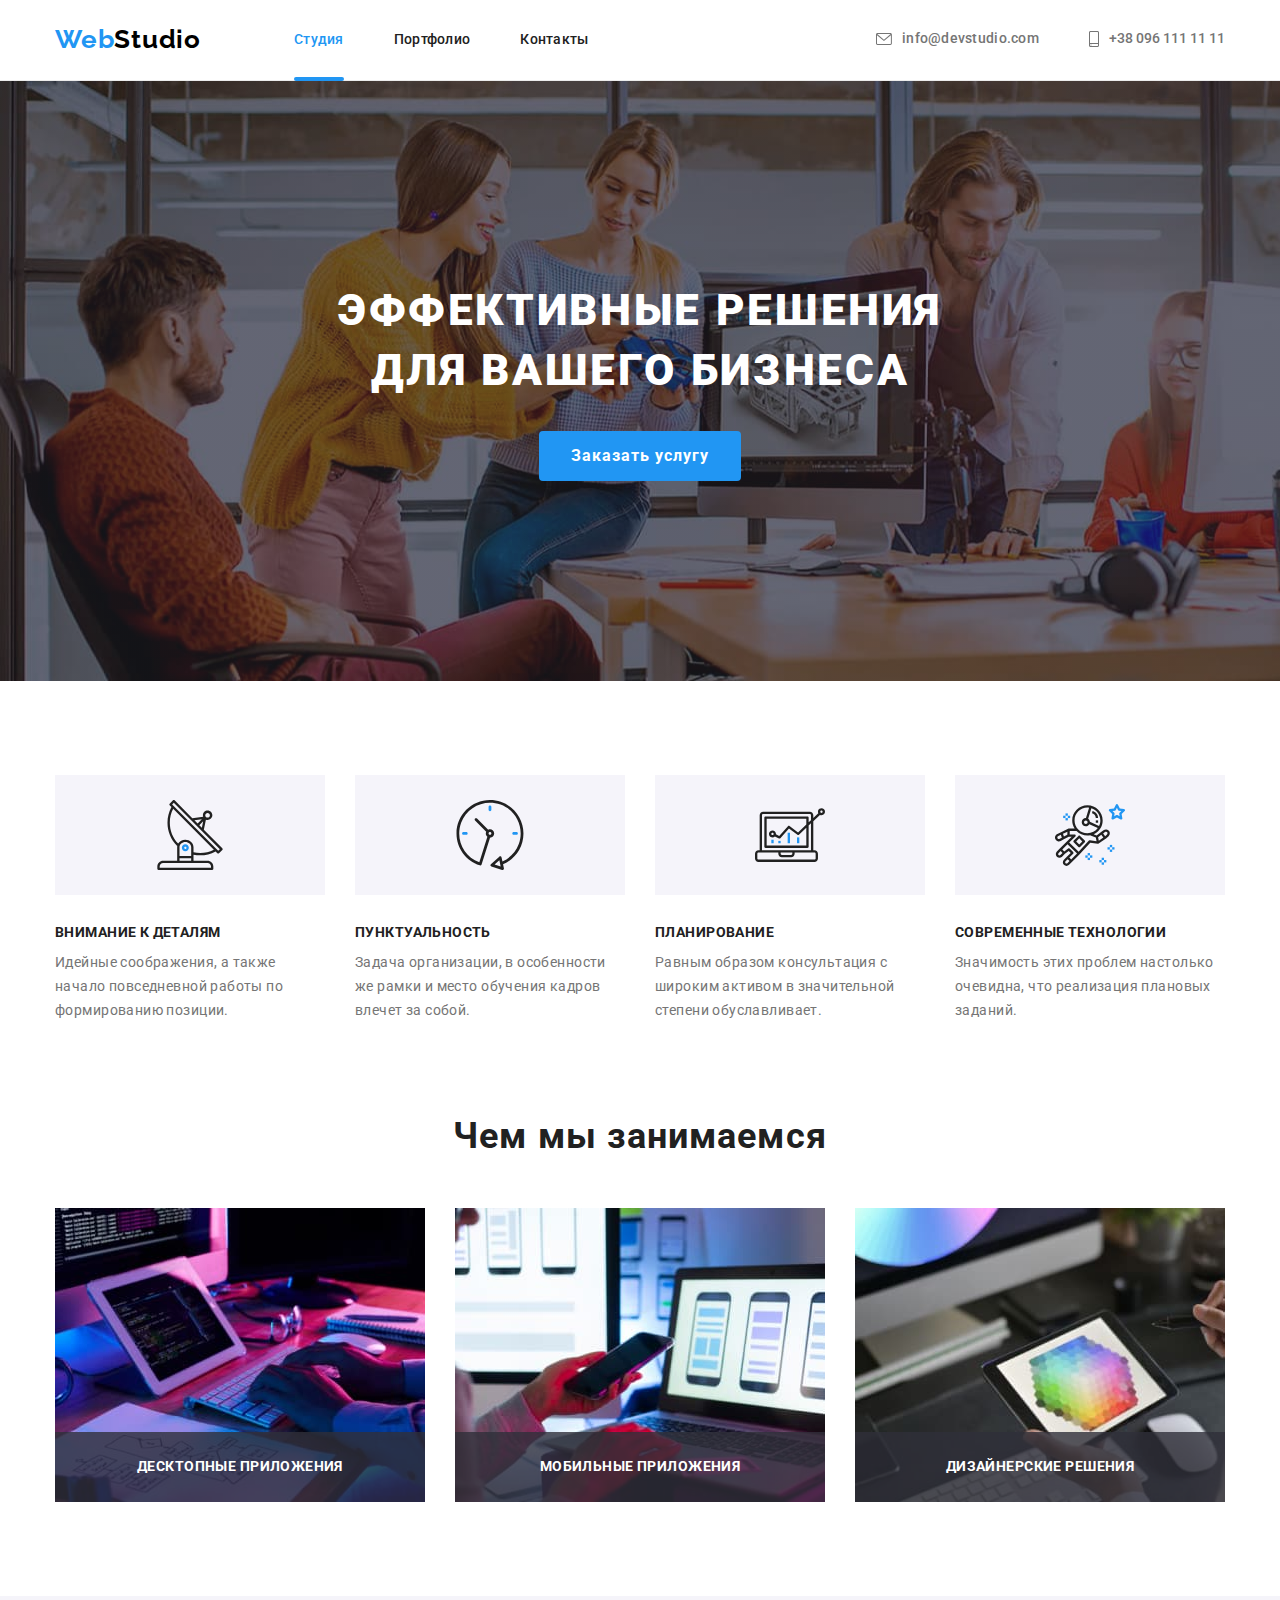
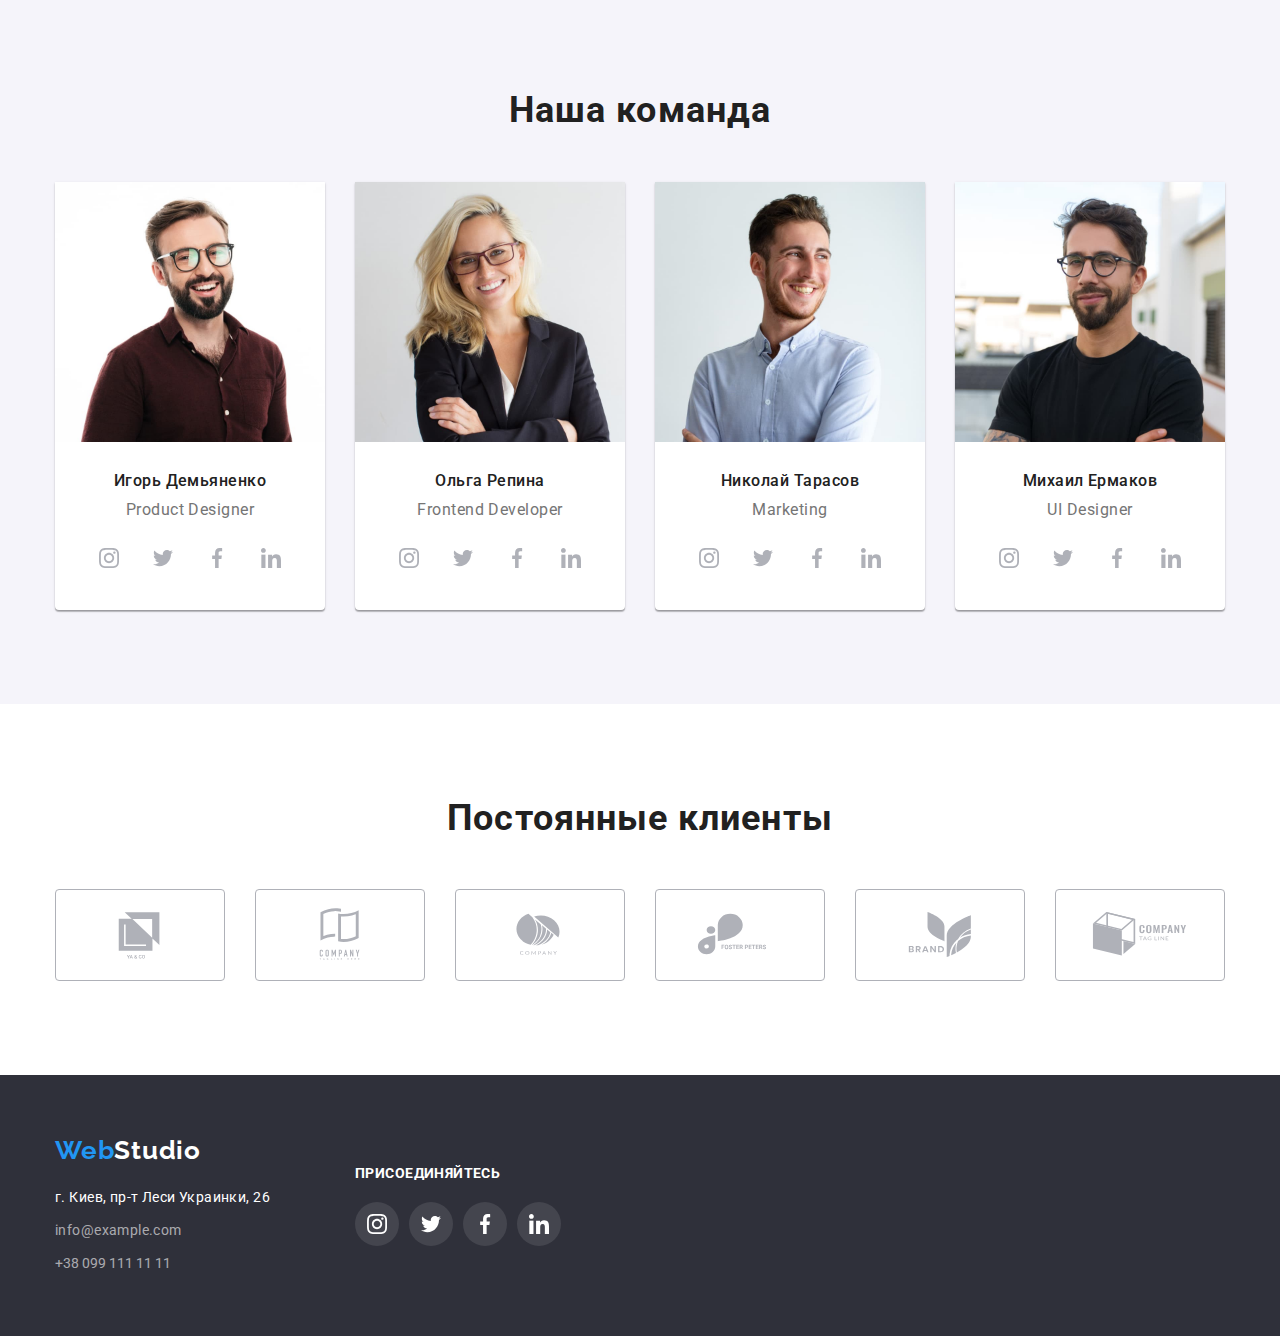
==== index.html @ d382595a "11" ====
<!DOCTYPE html>
<html lang="ru">
  <head>
    <meta charset="UTF-8" />
    <meta http-equiv="X-UA-Compatible" content="IE=edge" />
    <meta name="viewport" content="width=device-width, initial-scale=1.0" />
    <title>Профессиональная вебстудия</title>
    <link rel="preconnect" href="https://fonts.googleapis.com" />
    <link rel="preconnect" href="https://fonts.gstatic.com" crossorigin />
    <link
      href="https://fonts.googleapis.com/css2?family=Raleway:wght@700&family=Roboto:wght@400;500;700;900&display=swap"
      rel="stylesheet"
    />
    <link
      rel="stylesheet"
      href="https://cdnjs.cloudflare.com/ajax/libs/modern-normalize/1.0.0/modern-normalize.min.css"
    />
    <link rel="stylesheet" href="./css/style.css" />
  </head>
  <body>
    <!-- хедер -->
    <header class="header">
      <div class="container">
        <nav class="header-nav">
          <a class="logo-nav link" lang="en" href="/"><span>Web</span>Studio</a>
          <ul class="menu-nav list">
            <li class="menu-nav-item"><a class="menu-nav-link studio link" href="">Студия</a></li>
            <li class="menu-nav-item">
              <a class="menu-nav-link link" href="./portfolio.html">Портфолио</a>
            </li>
            <li class="menu-nav-item"><a class="menu-nav-link link" href="">Контакты</a></li>
          </ul>
        </nav>
        <ul class="contacts-header-list list">
          <li class="contacts-header-item">
            <a class="header-mail link" href="mailto:info@devstudio.com"
              ><svg class="mail-icon" width="16" height="12">
                <use href="./images/icons.svg#icon-envelope"></use></svg
              >info@devstudio.com</a
            >
          </li>
          <li class="contacts-header-item">
            <a class="header-tel link" href="tel:+380961111111"
              ><svg class="tel-icon" width="10" height="16">
                <use href="./images/icons.svg#icon-smartphone"></use></svg
              >+38 096 111 11 11</a
            >
          </li>
        </ul>
      </div>
    </header>
    <!-- герой -->
    <main>
      <section class="hero">
        <div class="container flax">
          <h1 class="hero-title">Эффективные решения для вашего бизнеса</h1>
          <button class="hero-but" type="button" data-modal-open>Заказать услугу</button>
          <div class="backdrop is-hidden" data-modal>
            <div class="modal">
              <button class="modal-but" type="button" data-modal-close>
                <svg class="modal-but-icon" width="18" height="18">
                <use href="./images/icons.svg#icon-close-black"></use>
              </button>
            </div>
          </div>
        </div>
      </section>
      <!-- преимущества -->
      <section class="section benefits">
        <div class="container">
          <h2 class="benefits-title visually-hidden">Преимущества</h2>
          <ul class="benefits-list list">
            <li class="benefits-item">



              
              <div class="icon-box">
                <svg class="benefits-icon" width="70" height="70">
                  <use href="./images/icons.svg#icon-antenna"></use>
                </svg>
              </div>
              <h3 class="benefits-item-title">Внимание к деталям</h3>
              <p class="benefits-item-text">
                Идейные соображения, а также начало повседневной работы по формированию позиции.
              </p>
            </li>
            <li class="benefits-item">
              <div class="icon-box">
                <svg class="benefits-icon" width="70" height="70">
                  <use href="./images/icons.svg#icon-clock"></use>
                </svg>
              </div>
              <h3 class="benefits-item-title">Пунктуальность</h3>
              <p class="benefits-item-text">
                Задача организации, в особенности же рамки и место обучения кадров влечет за собой.
              </p>
            </li>
            <li class="benefits-item">
              <div class="icon-box">
                <svg class="benefits-icon" width="70" height="70">
                  <use href="./images/icons.svg#icon-diagram"></use>
                </svg>
              </div>
              <h3 class="benefits-item-title">Планирование</h3>
              <p class="benefits-item-text">
                Равным образом консультация с широким активом в значительной степени обуславливает.
              </p>
            </li>
            <li class="benefits-item">
              <div class="icon-box">
                <svg class="benefits-icon" width="70" height="70">
                  <use href="./images/icons.svg#icon-astronaut"></use>
                </svg>
              </div>
              <h3 class="benefits-item-title">Современные технологии</h3>
              <p class="benefits-item-text">
                Значимость этих проблем настолько очевидна, что реализация плановых заданий.
              </p>
            </li>
          </ul>
        </div>
      </section>
      <!-- чем мы занимаемся -->
      <section class="section">
        <div class="container">
          <h2 class="activity-title">Чем мы занимаемся</h2>
          <ul class="activity-list list">
            <li class="activity-item">
              <img src="./images/klava.jpg" alt="klava" width="370" height="294" />
              <div class="activity-box">
                <h3 class="activity-box-title">Десктопные приложения</h3>
              </div>
            </li>
            <li class="activity-item">
              <img src="./images/phone.jpg" alt="phone" width="370" height="294" />
              <div class="activity-box">
                <h3 class="activity-box-title">Мобильные приложения</h3>
              </div>
            </li>
            <li class="activity-item">
              <img src="./images/tablet.jpg" alt="tablet" width="370" height="294" />
              <div class="activity-box">
                <h3 class="activity-box-title">Дизайнерские решения</h3>
              </div>
            </li>
          </ul>
        </div>
      </section>
      <!-- наша команда -->
      <section class="team section">
        <div class="container">
          <h2 class="team-title">Наша команда</h2>
          <ul class="team-list list">
            <li class="team-item">
              <img src="./images/igor.jpg" alt="Игорь Демьяненко" width="270" height="260" />
              <div class="team-box">
                <h3 class="team-item-title">Игорь Демьяненко</h3>
                <p class="team-item-text" lang="en">Product Designer</p>
                <ul class="team-soc-list list">
                  <li class="team-soc-item">
                    <a href="" class="team-soc-link link">
                      <svg class="soc-icon" width="20" height="20">
                        <use href="./images/icons.svg#icon-instagram"></use>
                      </svg>
                    </a>
                  </li>
                  <li class="team-soc-item">
                    <a href="" class="team-soc-link link">
                      <svg class="soc-icon" width="20" height="20">
                        <use href="./images/icons.svg#icon-twitter"></use>
                      </svg>
                    </a>
                  </li>
                  <li class="team-soc-item">
                    <a href="" class="team-soc-link link">
                      <svg class="soc-icon" width="20" height="20">
                        <use href="./images/icons.svg#icon-facebook"></use>
                      </svg>
                    </a>
                  </li>
                  <li class="team-soc-item">
                    <a href="" class="team-soc-link link">
                      <svg class="soc-icon" width="20" height="20">
                        <use href="./images/icons.svg#icon-linkedin"></use>
                      </svg>
                    </a>
                  </li>
                </ul>
              </div>
            </li>
            <li class="team-item">
              <img src="./images/olga.jpg" alt="Ольга Репина" width="270" height="260" />
              <div class="team-box">
                <h3 class="team-item-title">Ольга Репина</h3>
                <p class="team-item-text" lang="en">Frontend Developer</p>
                <ul class="team-soc-list list">
                  <li class="team-soc-item">
                    <a href="" class="team-soc-link link">
                      <svg class="soc-icon" width="20" height="20">
                        <use href="./images/icons.svg#icon-instagram"></use>
                      </svg>
                    </a>
                  </li>
                  <li class="team-soc-item">
                    <a href="" class="team-soc-link link">
                      <svg class="soc-icon" width="20" height="20">
                        <use href="./images/icons.svg#icon-twitter"></use>
                      </svg>
                    </a>
                  </li>
                  <li class="team-soc-item">
                    <a href="" class="team-soc-link link">
                      <svg class="soc-icon" width="20" height="20">
                        <use href="./images/icons.svg#icon-facebook"></use>
                      </svg>
                    </a>
                  </li>
                  <li class="team-soc-item">
                    <a href="" class="team-soc-link link">
                      <svg class="soc-icon" width="20" height="20">
                        <use href="./images/icons.svg#icon-linkedin"></use>
                      </svg>
                    </a>
                  </li>
                </ul>
              </div>
            </li>
            <li class="team-item">
              <img src="./images/nikolay.jpg" alt="Николай Тарасов" width="270" height="260" />
              <div class="team-box">
                <h3 class="team-item-title">Николай Тарасов</h3>
                <p class="team-item-text" lang="en">Marketing</p>
                <ul class="team-soc-list list">
                  <li class="team-soc-item">
                    <a href="" class="team-soc-link link">
                      <svg class="soc-icon" width="20" height="20">
                        <use href="./images/icons.svg#icon-instagram"></use>
                      </svg>
                    </a>
                  </li>
                  <li class="team-soc-item">
                    <a href="" class="team-soc-link link">
                      <svg class="soc-icon" width="20" height="20">
                        <use href="./images/icons.svg#icon-twitter"></use>
                      </svg>
                    </a>
                  </li>
                  <li class="team-soc-item">
                    <a href="" class="team-soc-link link">
                      <svg class="soc-icon" width="20" height="20">
                        <use href="./images/icons.svg#icon-facebook"></use>
                      </svg>
                    </a>
                  </li>
                  <li class="team-soc-item">
                    <a href="" class="team-soc-link link">
                      <svg class="soc-icon" width="20" height="20">
                        <use href="./images/icons.svg#icon-linkedin"></use>
                      </svg>
                    </a>
                  </li>
                </ul>
              </div>
            </li>
            <li class="team-item">
              <img src="./images/mihail.jpg" alt="Михаил Ермаков" width="270" height="260" />
              <div class="team-box">
                <h3 class="team-item-title">Михаил Ермаков</h3>
                <p class="team-item-text" lang="en">UI Designer</p>
                <ul class="team-soc-list list">
                  <li class="team-soc-item">
                    <a href="" class="team-soc-link link">
                      <svg class="soc-icon" width="20" height="20">
                        <use href="./images/icons.svg#icon-instagram"></use>
                      </svg>
                    </a>
                  </li>
                  <li class="team-soc-item">
                    <a href="" class="team-soc-link link">
                      <svg class="soc-icon" width="20" height="20">
                        <use href="./images/icons.svg#icon-twitter"></use>
                      </svg>
                    </a>
                  </li>
                  <li class="team-soc-item">
                    <a href="" class="team-soc-link link">
                      <svg class="soc-icon" width="20" height="20">
                        <use href="./images/icons.svg#icon-facebook"></use>
                      </svg>
                    </a>
                  </li>
                  <li class="team-soc-item">
                    <a href="" class="team-soc-link link">
                      <svg class="soc-icon" width="20" height="20">
                        <use href="./images/icons.svg#icon-linkedin"></use>
                      </svg>
                    </a>
                  </li>
                </ul>
              </div>
            </li>
          </ul>
        </div>
      </section>

      <!-- наши клиенты -->
      <section class="section">
        <div class="container">
          <h2 class="clients-title">Постоянные клиенты</h2>
          <ul class="clients-list list">
            <li class="clients-item">
              <a href="" class="clients-link link">
                <svg class="clients-logo" width="106" height="60">
                  <use href="./images/icons.svg#icon-logo1"></use>
                </svg>
              </a>
            </li>
            <li class="clients-item">
              <a href="" class="clients-link link">
                <svg class="clients-logo" width="106" height="60">
                  <use href="./images/icons.svg#icon-logo2"></use>
                </svg>
              </a>
            </li>
            <li class="clients-item">
              <a href="" class="clients-link link">
                <svg class="clients-logo" width="106" height="60">
                  <use href="./images/icons.svg#icon-logo3"></use>
                </svg>
              </a>
            </li>
            <li class="clients-item">
              <a href="" class="clients-link link">
                <svg class="clients-logo" width="106" height="60">
                  <use href="./images/icons.svg#icon-logo4"></use>
                </svg>
              </a>
            </li>
            <li class="clients-item">
              <a href="" class="clients-link link">
                <svg class="clients-logo" width="106" height="60">
                  <use href="./images/icons.svg#icon-logo5"></use>
                </svg>
              </a>
            </li>
            <li class="clients-item">
              <a href="" class="clients-link link">
                <svg class="clients-logo" width="106" height="60">
                  <use href="./images/icons.svg#icon-logo6"></use>
                </svg>
              </a>
            </li>
          </ul>
        </div>
      </section>
    </main>
    <!-- футер -->
    <footer class="footer">
      <div class="container">
        <div class="footer-contacts">
          <a class="footer-logo link" href="/"><span>Web</span>Studio</a>
          <address class="address">
            <ul class="address-list list">
              <li class="address-item">
                <a class="address-link link" href="https://goo.gl/maps/yK95ByvSSbZMRK1c7"
                  ><span>г. Киев, пр-т Леси Украинки, 26</span></a
                >
              </li>
              <li class="address-item">
                <a class="address-mail link" href="mailto:info@example.com">info@example.com</a>
              </li>
              <li class="address-item">
                <a class="address-tel link" href="tel:+380991111111">+38 099 111 11 11</a>
              </li>
            </ul>
          </address>
        </div>
        <div class="footer-soc">
          <p class="footer-soc-text">Присоединяйтесь</p>
          <ul class="footer-soc-list list">
            <li class="footer-soc-item">
              <a href="" class="footer-soc-link link">
                <svg class="soc-icon" width="20" height="20">
                  <use href="./images/icons.svg#icon-instagram"></use>
                </svg>
              </a>
            </li>
            <li class="footer-soc-item">
              <a href="" class="footer-soc-link link">
                <svg class="soc-icon" width="20" height="20">
                  <use href="./images/icons.svg#icon-twitter"></use>
                </svg>
              </a>
            </li>
            <li class="footer-soc-item">
              <a href="" class="footer-soc-link link">
                <svg class="soc-icon" width="20" height="20">
                  <use href="./images/icons.svg#icon-facebook"></use>
                </svg>
              </a>
            </li>
            <li class="footer-soc-item">
              <a href="" class="footer-soc-link link">
                <svg class="soc-icon" width="20" height="20">
                  <use href="./images/icons.svg#icon-linkedin"></use>
                </svg>
              </a>
            </li>
          </ul>
        </div>
      </div>
    </footer>
    <script src="./js/modal.js"></script>
  </body>
</html>
---- css/style.css ----
/* цвета
цвет акцента #2196F3
черный #000000
белый #FFFFFF
черный заголовков #212121
субчерный #757575
цвет субфона 1 #F5F4FA
цвет субфона 2 #2F303A
контакты в футете  rgba(255, 255, 255, 0.6)

нижняя рамка хедера #ECECEC
 */

/* шрифты 
 Raleway 700
 Roboto 500 900 700 400
  */

:root {
  --akcent-color: #2196f3;
  --main-color: #757575;
  --main-title-color: #212121;
}

body {
  font-family: 'Roboto', Arial, Helvetica, sans-serif;
  color: var(--main-color);
}

p,
h1,
h2,
h3,
h4,
h5,
h6 {
  margin: 0;
}

ul {
  margin: 0;
  padding-left: 0;
}

button {
  border: none;
}

.list {
  list-style: none;
}
.link {
  text-decoration: none;
}

.container {
  width: 1200px;
  padding: 0 15px;
  /* background-color: tomato; */
  margin: 0 auto;
}

.section {
  padding-top: 94px;
  padding-bottom: 94px;
}

img {
  display: block;
  max-width: 100%;
  height: auto;
}

.visually-hidden {
  position: absolute;
  white-space: nowrap;
  width: 1px;
  height: 1px;
  overflow: hidden;
  border: 0;
  padding: 0;
  clip: rect(0 0 0 0);
  clip-path: inset(50%);
  margin: -1px;
}
/* -----------------header----------------- */
.header {
  padding-top: 24px;
  padding-bottom: 25px;

  border-bottom-width: 1px;
  border-bottom-style: solid;
  border-bottom-color: #ececec;
}
.header .container {
  display: flex;
  align-items: center;
}

.header-nav {
  display: flex;
  align-items: center;
}
.menu-nav {
  display: flex;
}

.menu-nav-item:not(:last-child) {
  margin-right: 50px;
}

.logo-nav {
  margin-right: 93px;

  font-family: 'Raleway', Arial, Helvetica, sans-serif;
  font-style: normal;
  font-weight: 700;
  font-size: 26px;
  line-height: 1.19;
  letter-spacing: 0.03em;
  color: #000000;
}

.logo-nav span {
  color: var(--akcent-color);
}

.menu-nav-item {
  position: relative;
}
.menu-nav-link {
  font-weight: 500;
  font-size: 14px;
  line-height: 1.14;
  letter-spacing: 0.02em;
  color: var(--main-title-color);
  transition: color 250ms cubic-bezier(0.4, 0, 0.2, 1);
}

.menu-nav-link.studio,
.menu-nav-link.portfolio {
  color: var(--akcent-color);
}
.menu-nav-link.studio::after,
.menu-nav-link.portfolio::after {
  content: '';

  position: absolute;
  margin-top: 28px;

  display: block;
  width: 100%;
  height: 4px;
  background-color: var(--akcent-color);
  border-radius: 2px;
  margin-top: 28px;
}

.menu-nav-link:hover,
.menu-nav-link:focus {
  color: var(--akcent-color);
}

.mail-icon {
  fill: currentColor;
  margin-right: 10px;
}
.header-mail {
  font-weight: 500;
  font-size: 14px;
  line-height: 1.14;
  letter-spacing: 0.02em;
  color: #757575;
  display: flex;
  align-items: center;
  transition: color 250ms cubic-bezier(0.4, 0, 0.2, 1);
}

.mail-icon {
  fill: currentColor;
  margin-right: 10px;
}

.header-tel {
  font-weight: 500;
  font-size: 14px;
  line-height: 1.14;
  color: #757575;
  display: flex;
  align-items: center;
  transition: color 250ms cubic-bezier(0.4, 0, 0.2, 1);
}

.tel-icon {
  fill: currentColor;
  margin-right: 10px;
}

.header-mail:hover,
.header-mail:focus,
.header-tel:hover,
.header-tel:focus {
  color: var(--akcent-color);
}

/* .header-mail:hover .mail-icon,
.header-mail:focus .mail-icon {
  color: var(--akcent-color);
} */

.contacts-header-list {
  display: flex;
  margin-left: auto;
}

.contacts-header-item:not(:last-child) {
  margin-right: 50px;
}

/* -----------------hero----------------- */
.hero {
  background-color: #2f303a;
  background-image: linear-gradient(rgba(47, 48, 58, 0.4), rgba(47, 48, 58, 0.4)),
    url(../images/hero.jpg);
  background-size: cover;

  padding-top: 200px;
  padding-bottom: 200px;
}

.flax {
  display: flex;
  align-items: center;
  flex-direction: column;
}

.hero-title {
  font-weight: 900;
  font-size: 44px;
  line-height: 1.36;
  text-align: center;
  letter-spacing: 0.06em;
  text-transform: uppercase;
  color: #ffffff;

  width: 696px;
  margin-bottom: 30px;
}

.hero-but {
  display: block;
  border-radius: 4px;
  padding: 10px 32px;

  font-weight: 700;
  font-size: 16px;
  line-height: 1.88;
  text-align: center;
  letter-spacing: 0.06em;
  color: #ffffff;
  background-color: var(--akcent-color);
  cursor: pointer;
}

.backdrop {
  position: fixed;
  top: 0;
  left: 0;
  width: 100%;
  height: 100%;

  background-color: rgba(0, 0, 0, 0.2);

  opacity: 1;
  transition: opacity 250ms cubic-bezier(0.4, 0, 0.2, 1),
    visibility 250ms cubic-bezier(0.4, 0, 0.2, 1);
}

.backdrop.is-hidden {
  opacity: 0;
  pointer-events: none;
  visibility: hidden;
}

.backdrop.is-hidden .modal {
  transform: translate(-50%, -50%) rotate(90deg);
}

.modal {
  position: absolute;
  top: 50%;
  left: 50%;
  transform: translate(-50%, -50%) rotate(0deg);
  transition: transform 250ms cubic-bezier(0.4, 0, 0.2, 1);

  min-width: 528px;
  min-height: 581px;
  background-color: #ffffff;

  box-shadow: 0px 1px 3px rgba(0, 0, 0, 0.12), 0px 1px 1px rgba(0, 0, 0, 0.14),
    0px 2px 1px rgba(0, 0, 0, 0.2);
  border-radius: 4px;
}

.modal-but {
  width: 30px;
  height: 30px;
  border-radius: 50%;
  background-color: #ffffff;
  border: 1px solid rgba(0, 0, 0, 0.1);
  cursor: pointer;

  display: flex;
  justify-content: center;
  align-items: center;
  position: absolute;
  left: 490px;
  top: 8px;
}

/* -----------------benefits----------------- */
.benefits {
  padding-bottom: 0;
}
.benefits-list {
  display: flex;
  justify-content: space-between;
}
.benefits-item {
  width: 270px;
}

.icon-box {
  width: 270px;
  height: 120px;
  background-color: #f5f4fa;
  margin-bottom: 30px;
  display: flex;
  justify-content: center;
  align-items: center;
}

.benefits-item-title {
  font-size: 14px;
  line-height: 1.14;
  letter-spacing: 0.03em;
  text-transform: uppercase;
  color: var(--main-title-color);
  margin-bottom: 10px;
}

.benefits-item-text {
  font-size: 14px;
  line-height: 1.71;
  letter-spacing: 0.03em;
}

/* -----------------activity----------------- */

.activity-title {
  font-size: 36px;
  line-height: 1.16;
  text-align: center;
  letter-spacing: 0.03em;
  color: var(--main-title-color);

  margin-bottom: 50px;
}

.activity-list {
  display: flex;
  justify-content: space-between;
}

.activity-item {
  position: relative;
  width: 370px;
  height: 294px;
}
.activity-box {
  position: absolute;
  bottom: 0;

  display: flex;
  justify-content: center;
  align-items: center;

  background-color: rgba(47, 48, 58, 0.8);
  width: 100%;
  height: 70px;
}

.activity-box-title {
  font-size: 14px;
  line-height: 1.14;
  letter-spacing: 0.03em;
  text-transform: uppercase;
  color: #ffffff;
}

/* -----------------team----------------- */
.team {
  background-color: #f5f4fa;
}
.team-title {
  font-size: 36px;
  line-height: 1.16;
  text-align: center;
  letter-spacing: 0.03em;
  color: var(--main-title-color);

  margin-bottom: 50px;
}
.team-box {
  padding-top: 30px;
  padding-bottom: 30px;
}

.team-item {
  background-color: #ffffff;

  border-radius: 0px 0px 4px 4px;
  box-shadow: 0px 1px 3px rgba(0, 0, 0, 0.12), 0px 1px 1px rgba(0, 0, 0, 0.14),
    0px 2px 1px rgba(0, 0, 0, 0.2);
}

.team-list {
  display: flex;
  justify-content: space-between;
}

.team-item-title {
  font-weight: 500;
  font-size: 16px;
  line-height: 1.18;
  text-align: center;
  letter-spacing: 0.03em;
  color: var(--main-title-color);

  margin-bottom: 10px;
}

.team-item-text {
  font-size: 16px;
  line-height: 1.18;
  text-align: center;
  letter-spacing: 0.03em;
  margin-bottom: 16px;
}

.team-soc-list {
  display: flex;
  justify-content: center;
}

.team-soc-item {
  width: 44px;
  height: 44px;
  margin-right: 10px;
}

.team-soc-item:last-child {
  margin-right: 0;
}
.team-soc-link {
  display: flex;
  justify-content: center;
  align-items: center;
  background-color: #ffffff;
  width: 100%;
  height: 100%;
  border-radius: 50%;
  color: #afb1b8;
  transition: color 250ms cubic-bezier(0.4, 0, 0.2, 1),
    background-color 250ms cubic-bezier(0.4, 0, 0.2, 1);
}
.soc-icon {
  fill: currentColor;
}

.team-soc-link:hover,
.team-soc-link:focus {
  background-color: var(--akcent-color);
  color: #ffffff;
}

/* -----------------clients----------------- */
.clients-title {
  font-size: 36px;
  line-height: 1.16;
  text-align: center;
  letter-spacing: 0.03em;
  color: #212121;

  margin-bottom: 50px;
}

.clients-list {
  display: flex;
  justify-content: center;
}

.clients-item:not(:last-child) {
  margin-right: 30px;
}

.clients-link {
  display: flex;
  justify-content: center;
  align-items: center;
  width: 170px;
  height: 92px;
  border: 1px solid #afb1b8;
  border-radius: 4px;
  color: #afb1b8;
  transition: color 250ms cubic-bezier(0.4, 0, 0.2, 1), border 250ms cubic-bezier(0.4, 0, 0.2, 1);
}

.clients-logo {
  fill: currentColor;
}
.clients-link:hover,
.clients-link:focus {
  border-color: var(--akcent-color);
  color: var(--akcent-color);
}

/* -----------------portfolio----------------- */
.portfolio-buttons-list {
  display: flex;
  justify-content: center;

  margin-bottom: 50px;
}

.portfolio-buttons-item:not(:last-child) {
  margin-right: 8px;
}
.portfolio-button {
  font-weight: 500;
  font-size: 16px;
  line-height: 1.62;
  text-align: center;
  letter-spacing: 0.03em;
  color: var(--main-title-color);
  background-color: #f5f4fa;
  cursor: pointer;

  border-radius: 4px;

  padding: 6px 22px;

  transition: color 250ms cubic-bezier(0.4, 0, 0.2, 1),
    background-color 250ms cubic-bezier(0.4, 0, 0.2, 1),
    box-shadow 250ms cubic-bezier(0.4, 0, 0.2, 1);
}

.portfolio-button:hover,
.portfolio-button:focus {
  background-color: var(--akcent-color);
  color: #ffffff;
  box-shadow: 0px 3px 1px rgba(0, 0, 0, 0.1), 0px 1px 2px rgba(0, 0, 0, 0.08),
    0px 2px 2px rgba(0, 0, 0, 0.12);
}

.portfolio-list {
  display: flex;
  flex-wrap: wrap;
  justify-content: space-between;
}

.portfolio-item {
  margin-right: 30px;
}

.portfolio-item:nth-child(n + 4) {
  margin-top: 30px;
}

.portfolio-item:nth-child(3n) {
  margin-right: 0;
}

.portfolio-list-box {
  padding: 20px 24px 20px 24px;
  border-left: 1px solid #eeeeee;
  border-right: 1px solid #eeeeee;
  border-bottom: 1px solid #eeeeee;
}
.portfolio-list-title {
  font-size: 18px;
  line-height: 2;
  letter-spacing: 0.06em;
  color: var(--main-title-color);

  margin-bottom: 4px;
}

.portfolio-list-text {
  font-size: 16px;
  line-height: 1.88;
  letter-spacing: 0.03em;
  color: var(--main-color);
}

.portfolio-item-link {
  display: block;
  transition: box-shadow 250ms cubic-bezier(0.4, 0, 0.2, 1);
}

.portfolio-item-link:hover,
.portfolio-item-link:focus {
  box-shadow: 0px 1px 1px rgba(0, 0, 0, 0.12), 0px 4px 4px rgba(0, 0, 0, 0.06),
    1px 4px 6px rgba(0, 0, 0, 0.16);
}

.portfolio-img-box {
  position: relative;
  overflow: hidden;
}

.portfolio-box-overlay {
  position: absolute;
  top: 0;
  left: 0;
  width: 370px;
  height: 294px;
  background-color: rgba(33, 150, 243, 0.9);

  padding: 63px 24px;
  transform: translateY(101%);
  transition: transform 250ms cubic-bezier(0.4, 0, 0.2, 1);
}

.portfolio-text-overlay {
  font-weight: 400;
  font-size: 18px;
  line-height: 1.56;
  letter-spacing: 0.03em;
  color: #ffffff;
}

.portfolio-item-link:hover .portfolio-box-overlay,
.portfolio-item-link:focus .portfolio-box-overlay {
  transform: translateY(0);
}

/* -----------------footer----------------- */

.footer {
  background-color: #2f303a;
  padding: 60px 0;
}

.footer .container {
  display: flex;
  align-items: center;
}

.footer-contacts {
  width: 270px;
  margin-right: 30px;
}

.footer-soc {
  width: 206px;
  height: 80px;
}

.footer-logo {
  font-family: 'Raleway', Arial, Helvetica, sans-serif;
  font-style: normal;
  font-weight: 700;
  font-size: 26px;
  line-height: 1.19;
  letter-spacing: 0.03em;
  color: #ffffff;

  display: block;
  margin-bottom: 20px;
}

.footer-logo span {
  color: var(--akcent-color);
}

.address-item:not(:last-child) {
  margin-bottom: 9px;
}

.address-link {
  font-style: normal;
  font-size: 14px;
  line-height: 1.71;
  letter-spacing: 0.03em;
  color: #ffffff;
  transition: color 250ms cubic-bezier(0.4, 0, 0.2, 1);
}

.address-mail {
  font-style: normal;
  font-size: 14px;
  line-height: 1.71;
  letter-spacing: 0.03em;
  color: rgba(255, 255, 255, 0.6);
  transition: color 250ms cubic-bezier(0.4, 0, 0.2, 1);
}

.address-tel {
  font-style: normal;
  font-size: 14px;
  line-height: 1.71;
  color: rgba(255, 255, 255, 0.6);
  transition: color 250ms cubic-bezier(0.4, 0, 0.2, 1);
}

.address-link:hover,
.address-link:focus,
.address-mail:hover,
.address-mail:focus,
.address-tel:hover,
.address-tel:focus {
  color: var(--akcent-color);
}

.footer-soc-text {
  font-weight: 700;
  font-size: 14px;
  line-height: 1.14;
  letter-spacing: 0.03em;
  text-transform: uppercase;
  color: #ffffff;

  margin-bottom: 20px;
}
.footer-soc-list {
  display: flex;
  justify-content: center;
}

.footer-soc-item {
  width: 44px;
  height: 44px;
  margin-right: 10px;
}

.footer-soc-item:last-child {
  margin-right: 0;
}
.footer-soc-link {
  display: flex;
  justify-content: center;
  align-items: center;
  background-color: rgba(255, 255, 255, 0.1);
  width: 100%;
  height: 100%;
  border-radius: 50%;
  color: #ffffff;
  transition: background-color 250ms cubic-bezier(0.4, 0, 0.2, 1);
}
.footer-icon {
  fill: currentColor;
}

.footer-soc-link:hover,
.footer-soc-link:focus {
  background-color: var(--akcent-color);
}
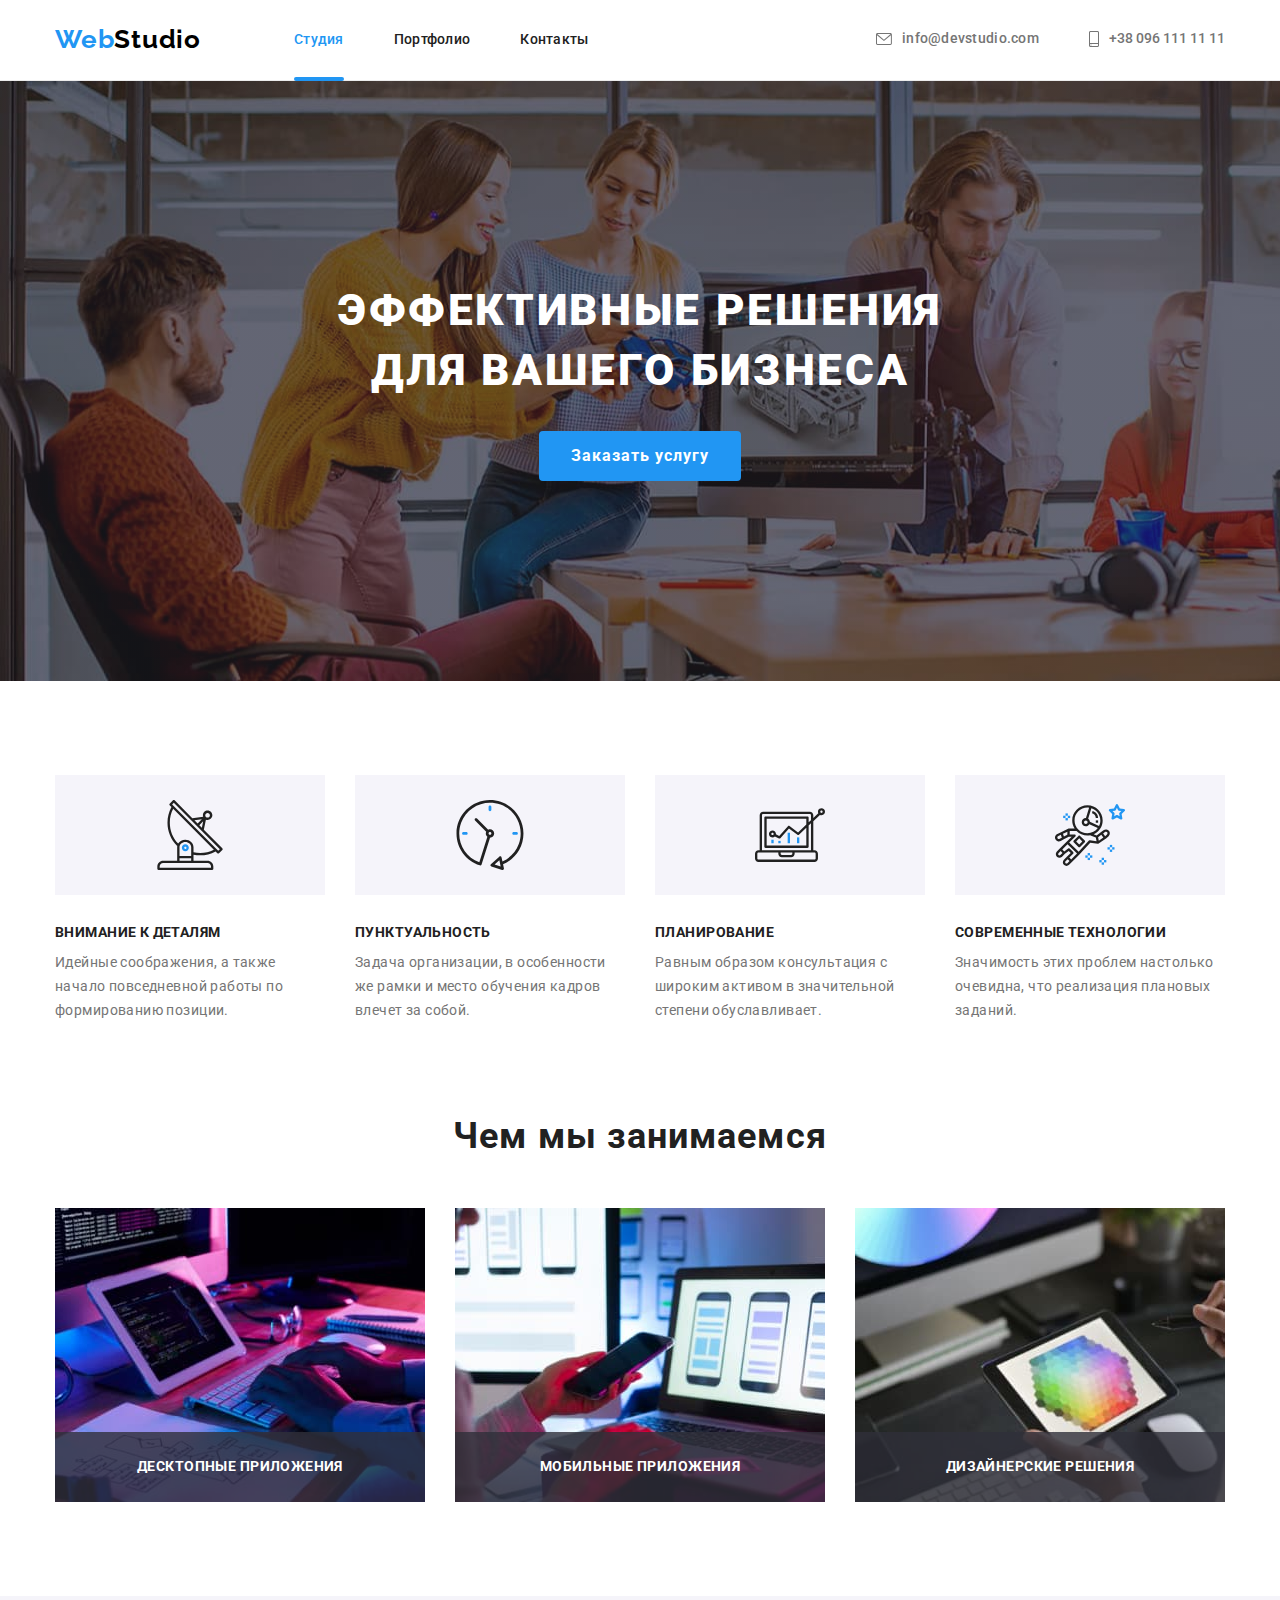
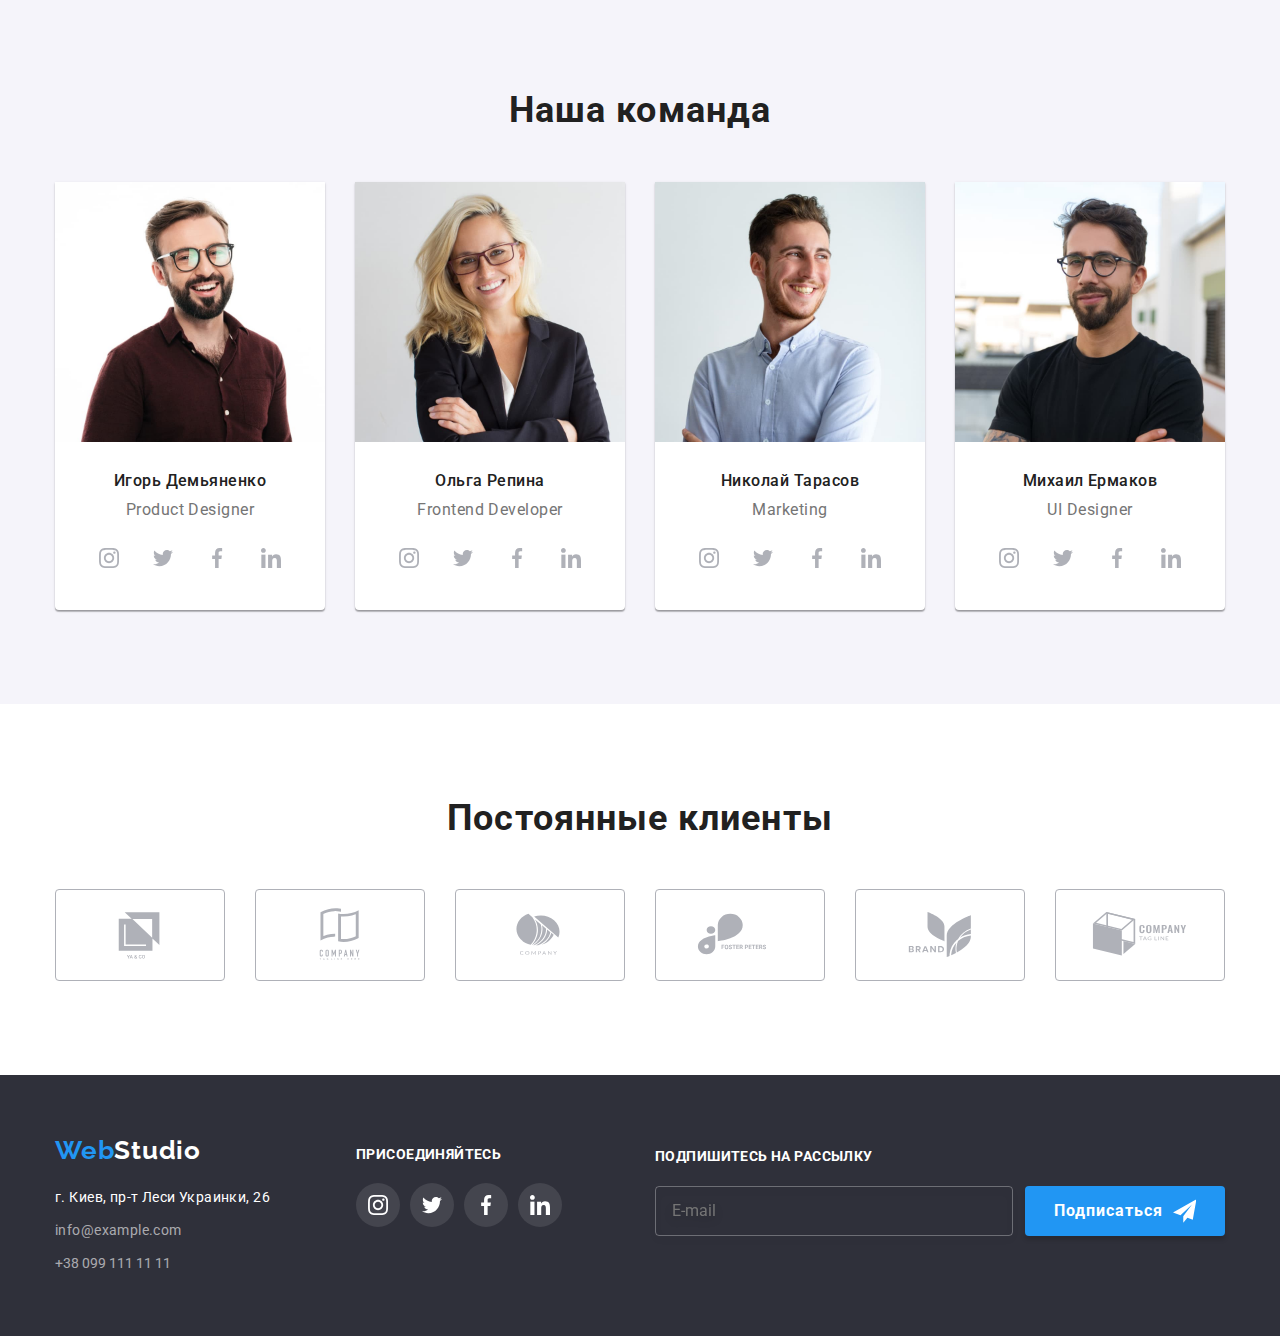
==== commit 810e0e10: "1112" ====
--- a/index.html
+++ b/index.html
@@ -57,9 +57,88 @@
           <button class="hero-but" type="button" data-modal-open>Заказать услугу</button>
           <div class="backdrop is-hidden" data-modal>
             <div class="modal">
+              <p class="modal-text">Оставьте свои данные, мы вам перезвоним</p>
+
+              <form class="modal-form">
+                <div class="modal-field">
+                  <label class="modal-label" for="modal-name">Имя</label>
+                  <div class="input-wrap">
+                    <input
+                      id="modal-name"
+                      name="modal-name"
+                      class="modal-input"
+                      type="text"
+                      placeholder=" "
+                      required
+                    />
+                    <svg class="input-icon" width="18" height="18">
+                      <use href="./images/icons.svg#icon-person"></use>
+                    </svg>
+                  </div>
+                </div>
+
+                <div class="modal-field">
+                  <label class="modal-label" for="modal-tel">Телефон</label>
+                  <div class="input-wrap">
+                    <input
+                      id="modal-tel"
+                      name="modal-tel"
+                      class="modal-input"
+                      type="tel"
+                      placeholder=" "
+                      required
+                    />
+                    <svg class="input-icon" width="18" height="18">
+                      <use href="./images/icons.svg#icon-phone"></use>
+                    </svg>
+                  </div>
+                </div>
+
+                <div class="modal-field">
+                  <label class="modal-label" for="modal-mail">Почта</label>
+                  <div class="input-wrap">
+                    <input
+                      id="modal-mail"
+                      name="modal-mail"
+                      class="modal-input"
+                      type="email"
+                      placeholder=" "
+                    />
+                    <svg class="input-icon" width="18" height="18">
+                      <use href="./images/icons.svg#icon-email"></use>
+                    </svg>
+                  </div>
+                </div>
+                <div class="modal-area-box">
+                  <label class="modal-label" for="modal-area">Комментарий</label>
+                  <textarea
+                    class="modal-area"
+                    name="modal-koment"
+                    id="modal-area"
+                    placeholder="Введите текст"
+                  ></textarea>
+                </div>
+
+                <div class="modal-chek-box">
+                  <input class="modal-check visually-hidden" type="checkbox" id="modal-check" />
+                  <label class="label-check" for="modal-check"
+                    ><span>
+                      <svg class="check-icon-active" width="11" height="8">
+                        <use href="./images/icons.svg#icon-check"></use>
+                      </svg>
+                    </span>
+                    Соглашаюсь с рассылкой и принимаю&nbsp;
+                    <a class="check-link" href="">Условия договора</a>
+                  </label>
+                </div>
+
+                <button class="form-btn" type="submit">Отправить</button>
+              </form>
+
               <button class="modal-but" type="button" data-modal-close>
                 <svg class="modal-but-icon" width="18" height="18">
-                <use href="./images/icons.svg#icon-close-black"></use>
+                  <use href="./images/icons.svg#icon-close-black"></use>
+                </svg>
               </button>
             </div>
           </div>
@@ -71,10 +150,6 @@
           <h2 class="benefits-title visually-hidden">Преимущества</h2>
           <ul class="benefits-list list">
             <li class="benefits-item">
-
-
-
-              
               <div class="icon-box">
                 <svg class="benefits-icon" width="70" height="70">
                   <use href="./images/icons.svg#icon-antenna"></use>
@@ -409,6 +484,27 @@
             </li>
           </ul>
         </div>
+        <div class="footer-sub">
+          <!-- <p class="footer-sub-text">Подпишитесь на рассылку</p> -->
+          <form class="footer-sub-form">
+            <div class="footer-sub-box">
+              <label for="sub-email">Подпишитесь на рассылку</label>
+              <input
+                id="sub-email"
+                type="email"
+                class="footer-sub-input"
+                name="sub-email"
+                placeholder="E-mail"
+              />
+            </div>
+            <button type="submit" class="footer-sub-but btn">
+              Подписаться
+              <svg class="footer-sub-logo" width="24" height="24">
+                <use href="./images/icons.svg#icon-send"></use>
+              </svg>
+            </button>
+          </form>
+        </div>
       </div>
     </footer>
     <script src="./js/modal.js"></script>
--- a/css/style.css
+++ b/css/style.css
@@ -83,6 +83,7 @@
   clip-path: inset(50%);
   margin: -1px;
 }
+
 /* -----------------header----------------- */
 .header {
   padding-top: 24px;
@@ -293,13 +294,63 @@
   transform: translate(-50%, -50%) rotate(0deg);
   transition: transform 250ms cubic-bezier(0.4, 0, 0.2, 1);
 
-  min-width: 528px;
-  min-height: 581px;
+  width: 528px;
+  height: 581px;
   background-color: #ffffff;
+  padding: 40px;
 
   box-shadow: 0px 1px 3px rgba(0, 0, 0, 0.12), 0px 1px 1px rgba(0, 0, 0, 0.14),
     0px 2px 1px rgba(0, 0, 0, 0.2);
   border-radius: 4px;
+}
+
+.modal-text {
+  font-weight: 700;
+  font-size: 20px;
+  line-height: 1.15;
+  text-align: center;
+  letter-spacing: 0.03em;
+  color: #212121;
+  margin-bottom: 12px;
+}
+
+.modal-field {
+  margin-bottom: 10px;
+}
+
+.modal-input {
+  width: 100%;
+  height: 40px;
+
+  background-color: transparent;
+  border: 1px solid rgba(33, 33, 33, 0.2);
+  border-radius: 4px;
+  outline: transparent;
+  padding-left: 42px;
+  transition: border-color 250ms cubic-bezier(0.4, 0, 0.2, 1),
+    fill 250ms cubic-bezier(0.4, 0, 0.2, 1);
+}
+
+.modal-input:focus {
+  border-color: var(--akcent-color);
+}
+
+.modal-input:focus + .input-icon {
+  fill: var(--akcent-color);
+}
+.input-wrap {
+  position: relative;
+}
+
+.modal-label {
+  display: block;
+  margin-bottom: 4px;
+
+  font-weight: 400;
+  font-size: 12px;
+  line-height: 1.16;
+  letter-spacing: 0.01em;
+  color: #757575;
 }
 
 .modal-but {
@@ -316,6 +367,110 @@
   position: absolute;
   left: 490px;
   top: 8px;
+  transition: fill 250ms cubic-bezier(0.4, 0, 0.2, 1);
+}
+
+.modal-but:hover .modal-but-icon,
+.modal-but:focus .modal-but-icon {
+  fill: var(--akcent-color);
+}
+.modal-area-box {
+  margin-bottom: 20px;
+}
+.modal-area {
+  width: 100%;
+  height: 120px;
+
+  border: 1px solid rgba(33, 33, 33, 0.2);
+  border-radius: 4px;
+  resize: none;
+  padding: 12px 16px;
+  outline: transparent;
+  transition: border-color 250ms cubic-bezier(0.4, 0, 0.2, 1);
+}
+
+.modal-area:focus {
+  border-color: var(--akcent-color);
+}
+.modal-area::placeholder {
+  font-weight: 400;
+  font-size: 12px;
+  line-height: 1.16;
+  letter-spacing: 0.01em;
+  color: rgba(117, 117, 117, 0.5);
+}
+
+.modal-chek-box {
+  margin-bottom: 30px;
+  display: flex;
+  justify-content: center;
+}
+
+.label-check {
+  font-weight: 400;
+  font-size: 14px;
+  line-height: 1.71;
+  letter-spacing: 0.03em;
+  color: #757575;
+  display: flex;
+  align-items: center;
+}
+
+.label-check span {
+  width: 16px;
+  height: 15px;
+  border: 2px solid #212121;
+  display: flex;
+  align-items: center;
+  justify-content: center;
+  margin-right: 8px;
+}
+
+.check-icon-active {
+  fill: transparent;
+}
+
+.modal-check {
+  transition: background-color 250ms cubic-bezier(0.4, 0, 0.2, 1),
+    border 250ms cubic-bezier(0.4, 0, 0.2, 1), fill 250ms cubic-bezier(0.4, 0, 0.2, 1);
+}
+
+.modal-check:checked + .label-check span {
+  background-color: var(--akcent-color);
+  border: none;
+}
+
+.modal-check:checked + .label-check .check-icon-active {
+  fill: #ffffff;
+}
+
+.check-link {
+  color: var(--akcent-color);
+}
+
+.form-btn {
+  display: block;
+  width: 200px;
+  height: 50px;
+  margin: 0 auto;
+
+  background-color: var(--akcent-color);
+  box-shadow: 0px 4px 4px rgba(0, 0, 0, 0.15);
+  border-radius: 4px;
+
+  font-weight: 700;
+  font-size: 16px;
+  line-height: 1.88;
+  letter-spacing: 0.06em;
+  color: #ffffff;
+}
+
+.input-icon {
+  position: absolute;
+  left: 12px;
+  top: 50%;
+  transform: translateY(-50%);
+  fill: #212121;
 }
 
 /* -----------------benefits----------------- */
@@ -654,17 +809,17 @@
 
 .footer .container {
   display: flex;
-  align-items: center;
+  justify-content: space-between;
 }
 
 .footer-contacts {
-  width: 270px;
-  margin-right: 30px;
+  width: 231px;
+  margin-right: 70px;
 }
 
 .footer-soc {
   width: 206px;
-  height: 80px;
+  padding-top: 12px;
 }
 
 .footer-logo {
@@ -766,3 +921,65 @@
 .footer-soc-link:focus {
   background-color: var(--akcent-color);
 }
+.footer-sub {
+  width: 570px;
+  margin-left: auto;
+  padding-top: 12px;
+}
+
+.footer-sub-box label {
+  font-weight: 700;
+  font-size: 14px;
+  line-height: 1.14;
+  letter-spacing: 0.03em;
+  text-transform: uppercase;
+  color: #ffffff;
+}
+
+.footer-sub-form {
+  display: flex;
+  align-items: flex-end;
+}
+
+.footer-sub-input {
+  width: 358px;
+  height: 50px;
+  margin-right: 12px;
+  margin-top: 20px;
+
+  border: 1px solid rgba(255, 255, 255, 0.3);
+  filter: drop-shadow(0px 4px 4px rgba(0, 0, 0, 0.15));
+  border-radius: 4px;
+  background-color: transparent;
+  padding-left: 16px;
+
+  font-weight: 400;
+  font-size: 16px;
+  line-height: 1.25;
+}
+
+.footer-sub-but {
+  display: flex;
+  align-items: center;
+
+  width: 200px;
+  height: 50px;
+  background-color: var(--akcent-color);
+  box-shadow: 0px 4px 4px rgba(0, 0, 0, 0.15);
+  border-radius: 4px;
+  padding: 10px 29px;
+
+  font-weight: 700;
+  font-size: 16px;
+  line-height: 1.88;
+
+  text-align: center;
+  letter-spacing: 0.06em;
+  color: #ffffff;
+
+  cursor: pointer;
+}
+.footer-sub-logo {
+  margin-left: 10px;
+  fill: #ffffff;
+}
